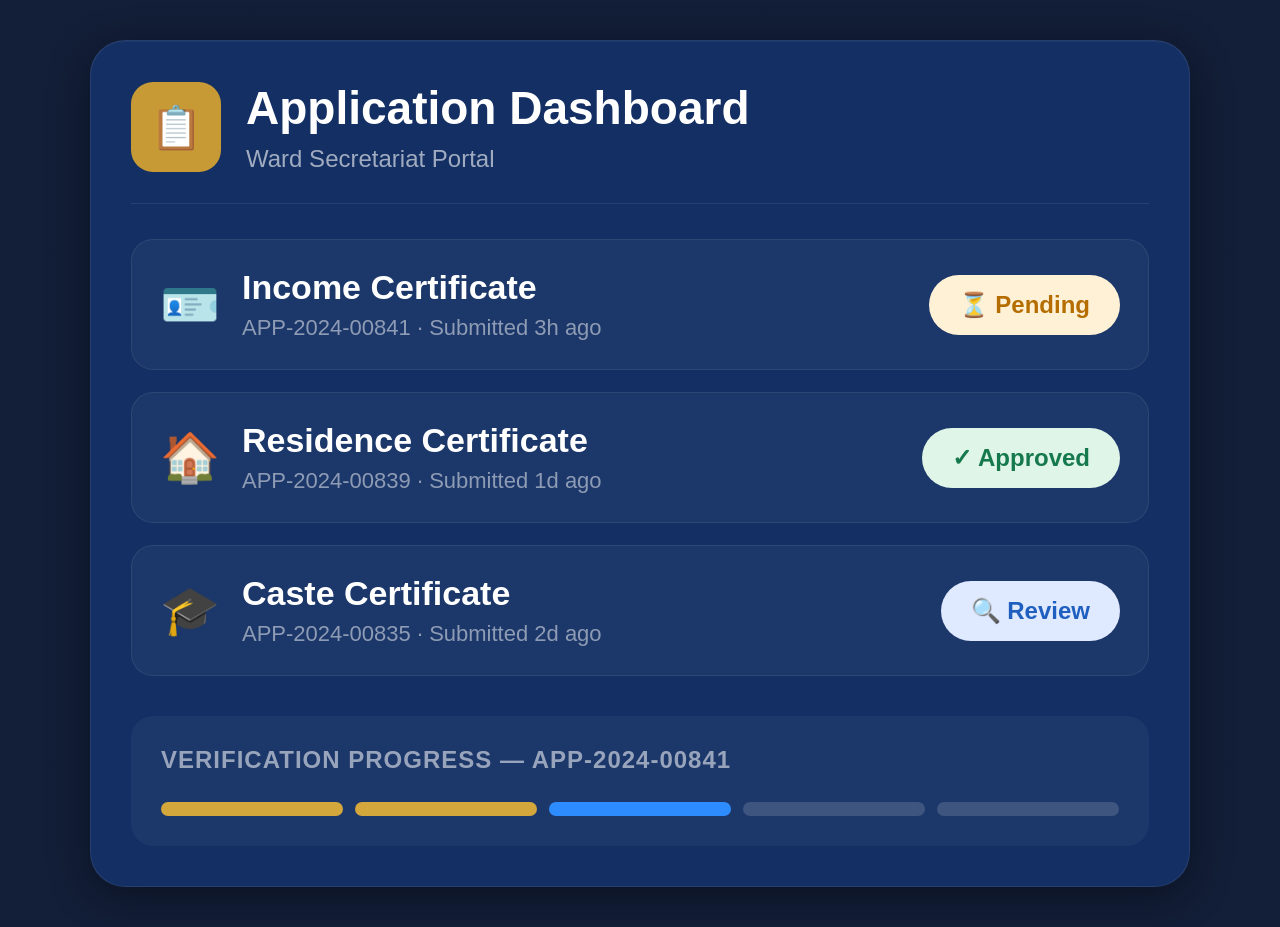
==== application dashboard.html @ c10e8428 "initial commit" ====
<!doctype html>
<html lang="en">
  <head>
    <meta charset="UTF-8" />
    <meta name="viewport" content="width=device-width, initial-scale=1.0" />

    <title>Application Dashboard - DDVS</title>

    <style>
      * {
        margin: 0;
        padding: 0;
        box-sizing: border-box;
        font-family: Arial, Helvetica, sans-serif;
      }

      body {
        background:
          linear-gradient(rgba(6, 18, 45, 0.95), rgba(6, 18, 45, 0.95)),
          repeating-linear-gradient(
            0deg,
            transparent,
            transparent 39px,
            rgba(255, 255, 255, 0.03) 40px
          ),
          repeating-linear-gradient(
            90deg,
            transparent,
            transparent 39px,
            rgba(255, 255, 255, 0.03) 40px
          );

        min-height: 100vh;

        display: flex;
        justify-content: center;
        align-items: center;

        padding: 40px 20px;
      }

      /* =========================
       DASHBOARD
    ========================= */

      .dashboard-card {
        width: 100%;
        max-width: 1100px;

        background: #132f63;

        border: 1px solid rgba(255, 255, 255, 0.08);

        border-radius: 35px;

        padding: 40px;

        box-shadow:
          0 10px 40px rgba(0, 0, 0, 0.4),
          inset 0 1px 0 rgba(255, 255, 255, 0.04);
      }

      /* HEADER */

      .dashboard-header {
        display: flex;
        align-items: center;
        gap: 25px;

        padding-bottom: 30px;

        border-bottom: 1px solid rgba(255, 255, 255, 0.08);
      }

      .dashboard-icon {
        width: 90px;
        height: 90px;

        background: #c89a35;

        border-radius: 22px;

        display: flex;
        justify-content: center;
        align-items: center;

        font-size: 42px;
      }

      .dashboard-header h1 {
        color: white;
        font-size: 46px;
        margin-bottom: 10px;
      }

      .dashboard-header p {
        color: rgba(255, 255, 255, 0.6);
        font-size: 24px;
      }

      /* APPLICATIONS */

      .applications {
        margin-top: 35px;

        display: flex;
        flex-direction: column;
        gap: 22px;
      }

      .application-card {
        background: rgba(255, 255, 255, 0.04);

        border: 1px solid rgba(255, 255, 255, 0.08);

        border-radius: 22px;

        padding: 28px;

        display: flex;
        justify-content: space-between;
        align-items: center;

        transition: 0.3s;
      }

      .application-card:hover {
        transform: translateY(-3px);

        background: rgba(255, 255, 255, 0.06);
      }

      .app-left {
        display: flex;
        align-items: center;
        gap: 22px;
      }

      .app-icon {
        font-size: 48px;
      }

      .app-details h2 {
        color: white;
        font-size: 34px;
        margin-bottom: 8px;
      }

      .app-details p {
        color: rgba(255, 255, 255, 0.5);
        font-size: 22px;
      }

      /* STATUS */

      .status {
        padding: 16px 30px;

        border-radius: 999px;

        font-size: 24px;
        font-weight: bold;
      }

      .pending {
        background: #fff1d6;
        color: #b56d00;
      }

      .approved {
        background: #dff5e7;
        color: #16784d;
      }

      .review {
        background: #dfe9ff;
        color: #1f5fbf;
      }

      /* PROGRESS */

      .progress-box {
        margin-top: 40px;

        background: rgba(255, 255, 255, 0.04);

        border-radius: 22px;

        padding: 30px;
      }

      .progress-box h3 {
        color: rgba(255, 255, 255, 0.55);

        font-size: 24px;

        margin-bottom: 28px;

        letter-spacing: 1px;
      }

      .progress-steps {
        display: flex;
        gap: 12px;
      }

      .step {
        flex: 1;

        height: 14px;

        border-radius: 50px;

        background: rgba(255, 255, 255, 0.15);
      }

      .active {
        background: #d4a73d;
      }

      .current {
        background: #2d8cff;
      }

      /* RESPONSIVE */

      @media (max-width: 768px) {
        .dashboard-card {
          padding: 25px;
        }

        .dashboard-header {
          flex-direction: column;
          align-items: flex-start;
        }

        .dashboard-header h1 {
          font-size: 34px;
        }

        .dashboard-header p {
          font-size: 18px;
        }

        .application-card {
          flex-direction: column;
          align-items: flex-start;
          gap: 20px;
        }

        .app-details h2 {
          font-size: 24px;
        }

        .app-details p {
          font-size: 16px;
        }

        .status {
          font-size: 18px;
        }
      }
    </style>
  </head>

  <body>
    <!-- DASHBOARD -->

    <div class="dashboard-card">
      <!-- HEADER -->

      <div class="dashboard-header">
        <div class="dashboard-icon">📋</div>

        <div>
          <h1>Application Dashboard</h1>
          <p>Ward Secretariat Portal</p>
        </div>
      </div>

      <!-- APPLICATION LIST -->

      <div class="applications">
        <!-- CARD 1 -->

        <div class="application-card">
          <div class="app-left">
            <div class="app-icon">🪪</div>

            <div class="app-details">
              <h2>Income Certificate</h2>
              <p>APP-2024-00841 · Submitted 3h ago</p>
            </div>
          </div>

          <div class="status pending">⏳ Pending</div>
        </div>

        <!-- CARD 2 -->

        <div class="application-card">
          <div class="app-left">
            <div class="app-icon">🏠</div>

            <div class="app-details">
              <h2>Residence Certificate</h2>
              <p>APP-2024-00839 · Submitted 1d ago</p>
            </div>
          </div>

          <div class="status approved">✓ Approved</div>
        </div>

        <!-- CARD 3 -->

        <div class="application-card">
          <div class="app-left">
            <div class="app-icon">🎓</div>

            <div class="app-details">
              <h2>Caste Certificate</h2>
              <p>APP-2024-00835 · Submitted 2d ago</p>
            </div>
          </div>

          <div class="status review">🔍 Review</div>
        </div>
      </div>

      <!-- PROGRESS -->

      <div class="progress-box">
        <h3>VERIFICATION PROGRESS — APP-2024-00841</h3>

        <div class="progress-steps">
          <div class="step active"></div>

          <div class="step active"></div>

          <div class="step current"></div>

          <div class="step"></div>

          <div class="step"></div>
        </div>
      </div>
    </div>
  </body>
</html>
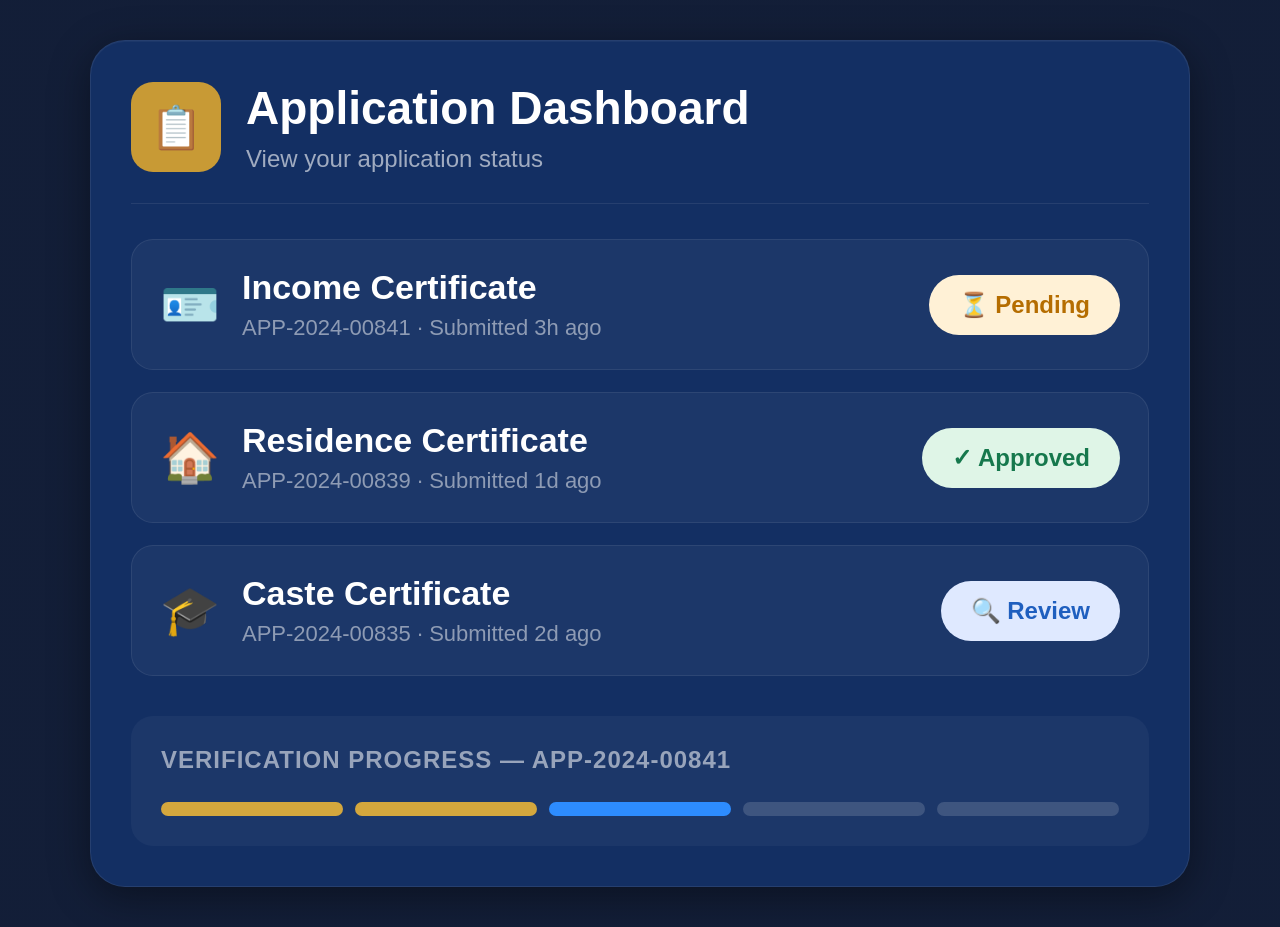
==== commit d3102000: "Added responsive mobile navbar" ====
--- a/application dashboard.html
+++ b/application dashboard.html
@@ -274,7 +274,7 @@
 
         <div>
           <h1>Application Dashboard</h1>
-          <p>Ward Secretariat Portal</p>
+          <p>View your application status</p>
         </div>
       </div>
 
@@ -327,8 +327,6 @@
         </div>
       </div>
 
-      <!-- PROGRESS -->
-
       <div class="progress-box">
         <h3>VERIFICATION PROGRESS — APP-2024-00841</h3>
 
